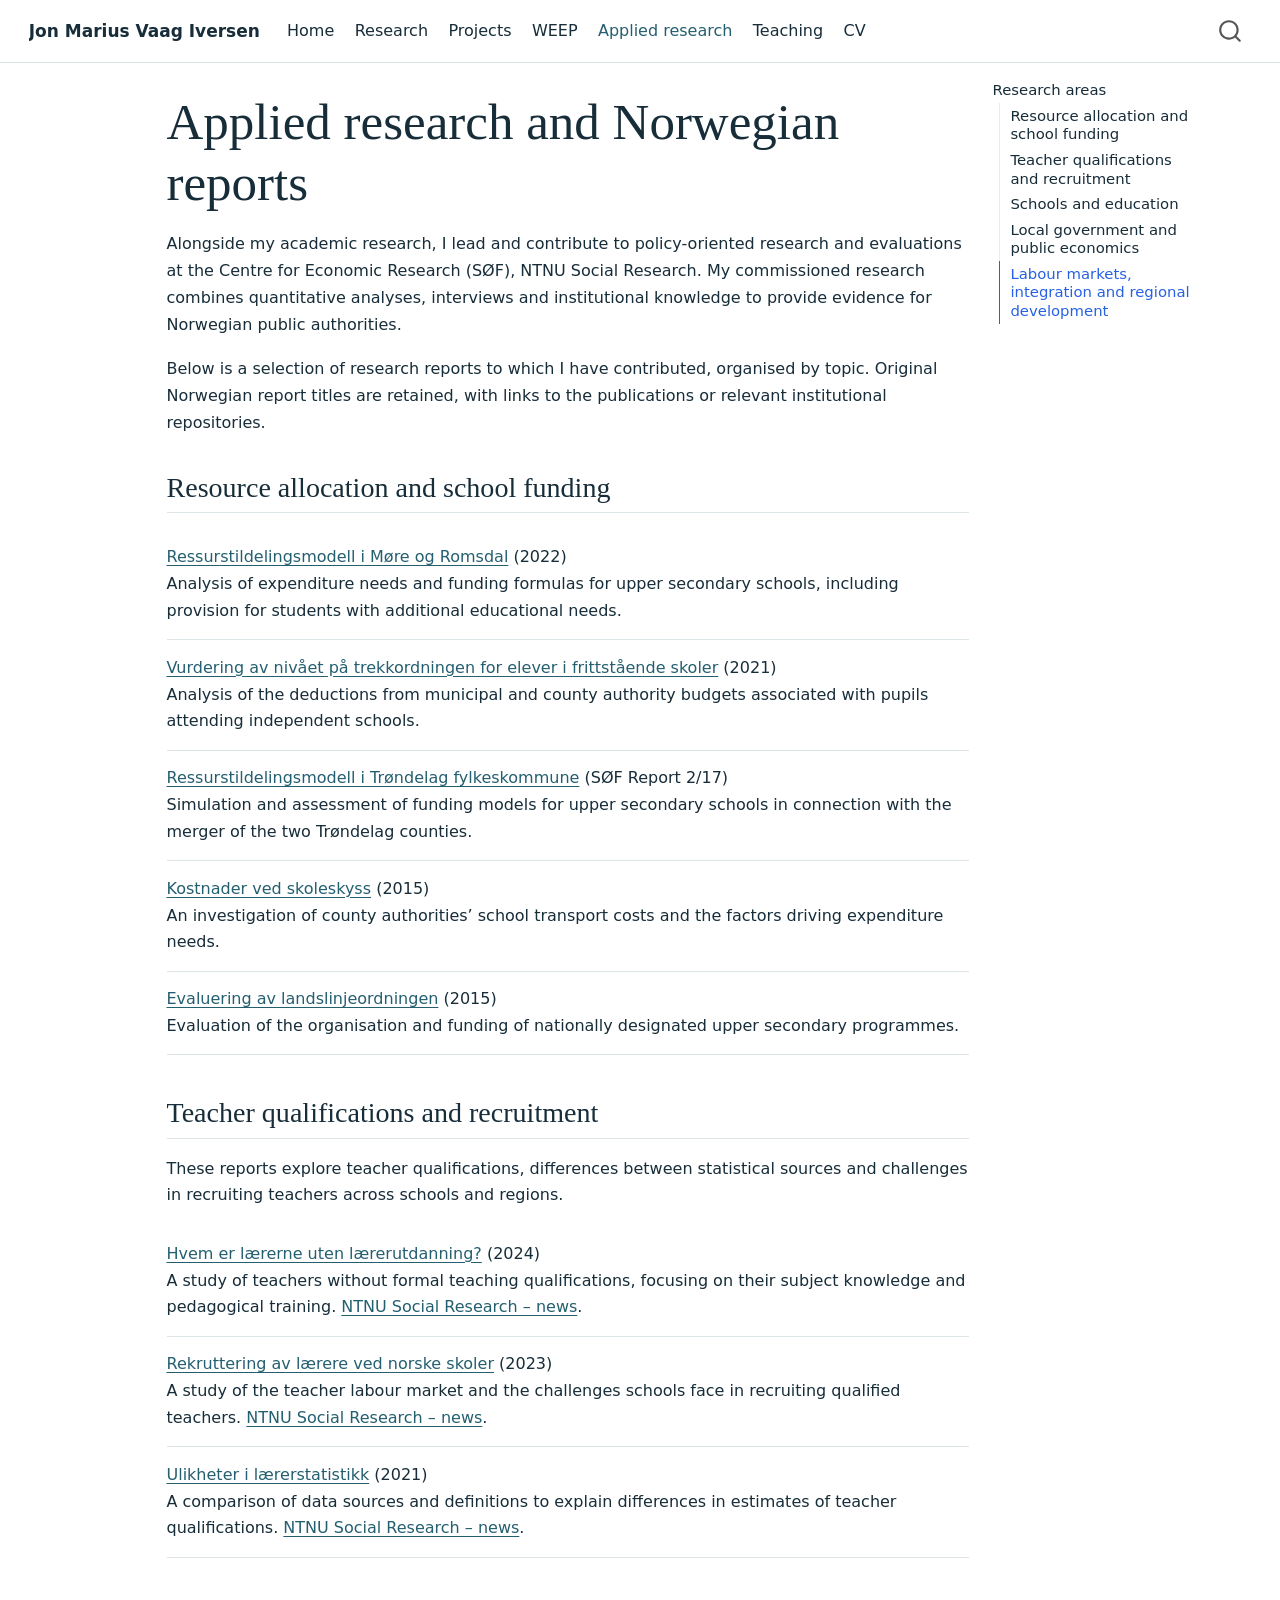
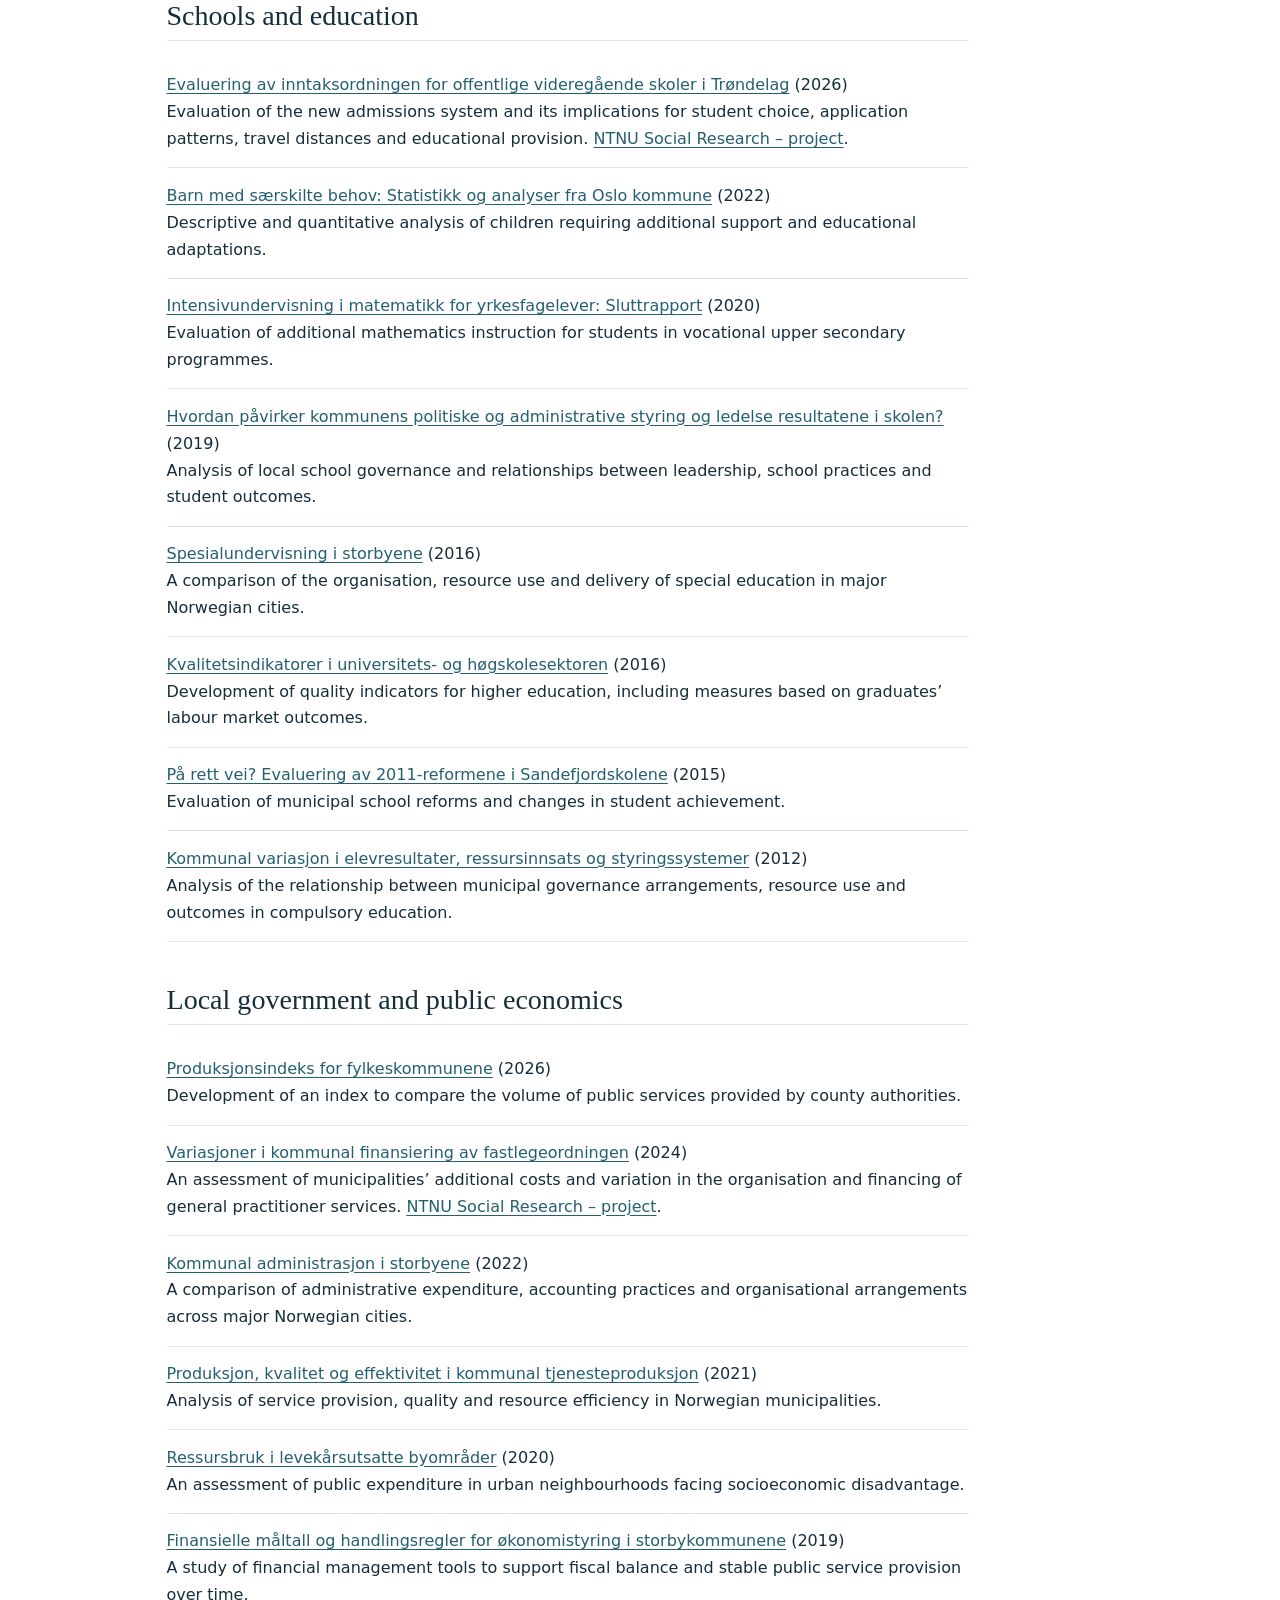
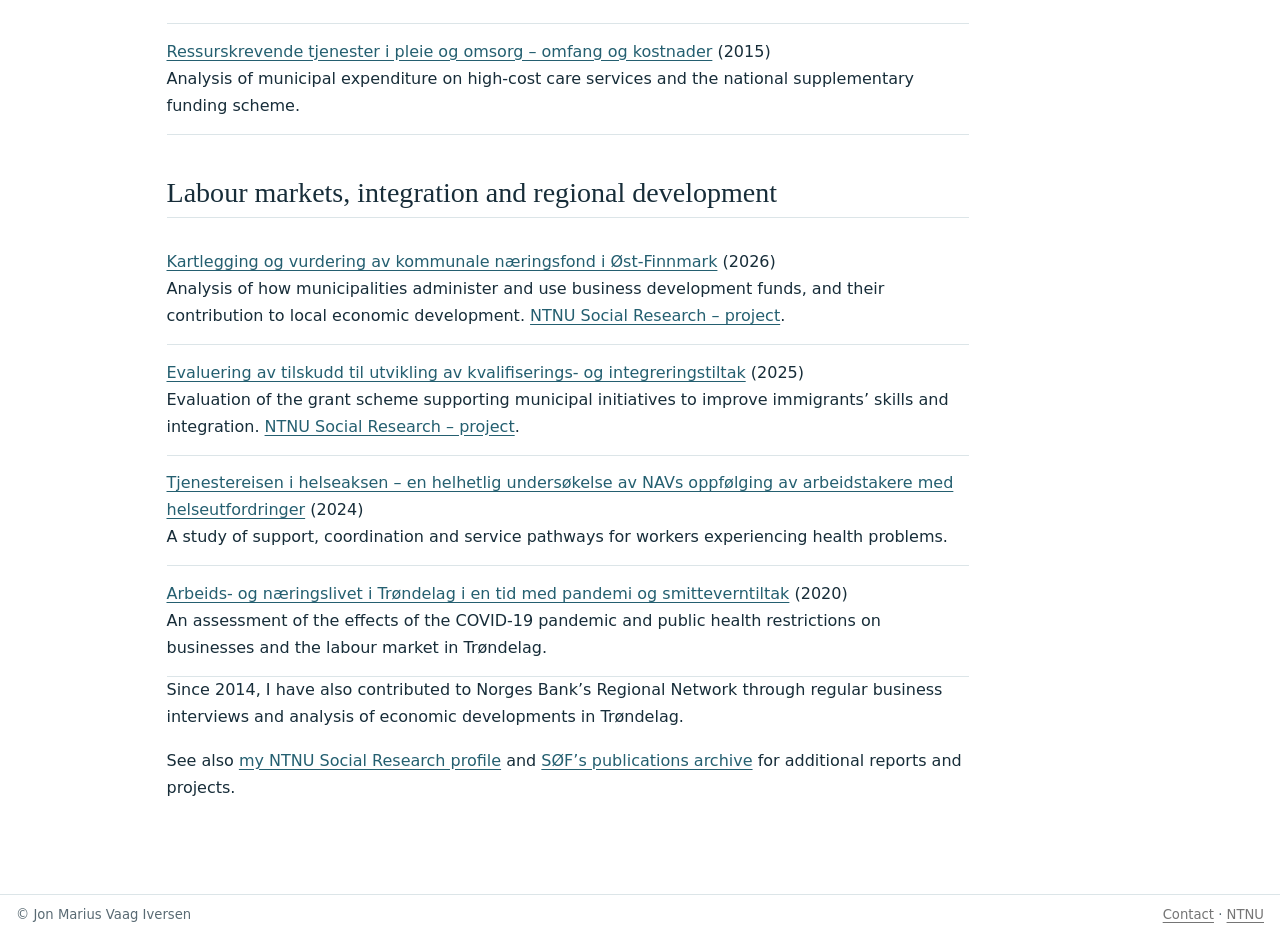
==== applied-research.html @ db63bc31 "Built site for gh-pages" ====
<!DOCTYPE html>
<html xmlns="http://www.w3.org/1999/xhtml" lang="en" xml:lang="en"><head>

<meta charset="utf-8">
<meta name="generator" content="quarto-1.11.9">

<meta name="viewport" content="width=device-width, initial-scale=1.0, user-scalable=yes">


<title>Applied research and Norwegian reports – Jon Marius Vaag Iversen</title>
<style>
/* Default styles provided by pandoc.
** See https://pandoc.org/MANUAL.html#variables-for-html for config info.
*/
span.smallcaps{font-variant: small-caps;}
div.columns{display: flex; gap: 1.5em;}
div.column{flex: auto;}
@media screen {
div.columns{gap: min(4vw, 1.5em);}
div.column{overflow-x: auto;}
}
div.hanging-indent{margin-left: 1.5em; text-indent: -1.5em;}
ul.task-list{list-style: none;}
ul.task-list li input[type="checkbox"] {
  width: 0.8em;
  margin: 0 0.8em 0.2em -1em; /* quarto-specific, see https://github.com/quarto-dev/quarto-cli/issues/4556 */ 
  vertical-align: middle;
}
</style>


<script src="site_libs/quarto-nav/quarto-nav.js"></script>
<script src="site_libs/quarto-nav/headroom.min.js"></script>
<script src="site_libs/clipboard/clipboard.min.js"></script>
<script src="site_libs/quarto-search/autocomplete.umd.js"></script>
<script src="site_libs/quarto-search/fuse.min.js"></script>
<script src="site_libs/quarto-search/quarto-search.js"></script>
<meta name="quarto:offset" content="./">
<script src="site_libs/quarto-html/quarto.js" type="module"></script>
<script src="site_libs/quarto-html/tabsets/tabsets.js" type="module"></script>
<script src="site_libs/quarto-html/scrollable-regions/scrollable-regions.js" type="module"></script>
<script src="site_libs/quarto-html/popper.min.js"></script>
<script src="site_libs/quarto-html/tippy.umd.min.js"></script>
<script src="site_libs/quarto-html/anchor.min.js"></script>
<link href="site_libs/quarto-html/tippy.css" rel="stylesheet">
<link href="site_libs/quarto-html/quarto-syntax-highlighting-63b5708e65d6cd79cd7618c58d0c21e7.css" rel="stylesheet" id="quarto-text-highlighting-styles">
<script src="site_libs/bootstrap/bootstrap.min.js"></script>
<link href="site_libs/bootstrap/bootstrap-icons.css" rel="stylesheet">
<link href="site_libs/bootstrap/bootstrap-7e6692596b77f3f1d0561110cc8ee58a.min.css" rel="stylesheet" append-hash="true" id="quarto-bootstrap" data-mode="light">
<script id="quarto-search-options" type="application/json">{
  "location": "navbar",
  "copy-button": false,
  "collapse-after": 3,
  "panel-placement": "end",
  "type": "overlay",
  "limit": 50,
  "keyboard-shortcut": [
    "f",
    "/",
    "s"
  ],
  "show-item-context": false,
  "language": {
    "search-no-results-text": "No results",
    "search-matching-documents-text": "matching documents",
    "search-copy-link-title": "Copy link to search",
    "search-hide-matches-text": "Hide additional matches",
    "search-more-match-text": "more match in this document",
    "search-more-matches-text": "more matches in this document",
    "search-clear-button-title": "Clear",
    "search-text-placeholder": "",
    "search-detached-cancel-button-title": "Cancel",
    "search-submit-button-title": "Submit",
    "search-label": "Search"
  }
}</script>


<link rel="stylesheet" href="styles.css">
</head>

<body class="nav-fixed quarto-light"><a id="quarto-skip-link" class="visually-hidden-focusable" href="#quarto-document-content">Skip to main content</a>

<div id="quarto-search-results"></div>
  <header id="quarto-header" class="headroom fixed-top">
    <nav class="navbar navbar-expand-lg " data-bs-theme="dark" aria-label="Site">
      <div class="navbar-container container-fluid">
      <div class="navbar-brand-container mx-auto">
    <a class="navbar-brand" href="./index.html">
    <span class="navbar-title">Jon Marius Vaag Iversen</span>
    </a>
  </div>
          <button class="navbar-toggler" type="button" data-bs-toggle="collapse" data-bs-target="#navbarCollapse" aria-controls="navbarCollapse" aria-expanded="false" aria-label="Toggle navigation" onclick="if (window.quartoToggleHeadroom) { window.quartoToggleHeadroom(); }">
  <span class="navbar-toggler-icon"></span>
</button>
          <div class="collapse navbar-collapse" id="navbarCollapse">
            <ul class="navbar-nav navbar-nav-scroll me-auto">
  <li class="nav-item">
    <a class="nav-link" href="./index.html"> 
<span class="menu-text">Home</span></a>
  </li>  
  <li class="nav-item">
    <a class="nav-link" href="./research.html"> 
<span class="menu-text">Research</span></a>
  </li>  
  <li class="nav-item">
    <a class="nav-link" href="./projects.html"> 
<span class="menu-text">Projects</span></a>
  </li>  
  <li class="nav-item">
    <a class="nav-link" href="./weep.html"> 
<span class="menu-text">WEEP</span></a>
  </li>  
  <li class="nav-item">
    <a class="nav-link active" href="./applied-research.html" aria-current="page"> 
<span class="menu-text">Applied research</span></a>
  </li>  
  <li class="nav-item">
    <a class="nav-link" href="./teaching.html"> 
<span class="menu-text">Teaching</span></a>
  </li>  
  <li class="nav-item">
    <a class="nav-link" href="./cv.html"> 
<span class="menu-text">CV</span></a>
  </li>  
</ul>
          </div> <!-- /navcollapse -->
            <div class="quarto-navbar-tools">
</div>
            <div id="quarto-search" class="" title="Search"></div>
      </div> <!-- /container-fluid -->
    </nav>
</header>
<!-- content -->
<div id="quarto-content" class="quarto-container page-columns page-rows-contents page-layout-article page-navbar">
<!-- sidebar -->
<!-- margin-sidebar -->
    <div id="quarto-margin-sidebar" class="sidebar margin-sidebar">
        <nav id="TOC" role="doc-toc" aria-labelledby="toc-title" class="toc-active">
    <h2 id="toc-title">Research areas</h2>
   
  <ul>
  <li><a href="#resource-allocation-and-school-funding" id="toc-resource-allocation-and-school-funding" class="nav-link active" data-scroll-target="#resource-allocation-and-school-funding">Resource allocation and school funding</a></li>
  <li><a href="#teacher-qualifications-and-recruitment" id="toc-teacher-qualifications-and-recruitment" class="nav-link" data-scroll-target="#teacher-qualifications-and-recruitment">Teacher qualifications and recruitment</a></li>
  <li><a href="#schools-and-education" id="toc-schools-and-education" class="nav-link" data-scroll-target="#schools-and-education">Schools and education</a></li>
  <li><a href="#local-government-and-public-economics" id="toc-local-government-and-public-economics" class="nav-link" data-scroll-target="#local-government-and-public-economics">Local government and public economics</a></li>
  <li><a href="#labour-markets-integration-and-regional-development" id="toc-labour-markets-integration-and-regional-development" class="nav-link" data-scroll-target="#labour-markets-integration-and-regional-development">Labour markets, integration and regional development</a></li>
  </ul>
</nav>
    </div>
<!-- main -->
<main class="content" id="quarto-document-content" tabindex="-1">

<header id="title-block-header" class="quarto-title-block default">
<div class="quarto-title">
<h1 class="title">Applied research and Norwegian reports</h1>
</div>



<div class="quarto-title-meta">

    
  
    
  </div>
  


</header>


<p>Alongside my academic research, I lead and contribute to policy-oriented research and evaluations at the Centre for Economic Research (SØF), NTNU Social Research. My commissioned research combines quantitative analyses, interviews and institutional knowledge to provide evidence for Norwegian public authorities.</p>
<p>Below is a selection of research reports to which I have contributed, organised by topic. Original Norwegian report titles are retained, with links to the publications or relevant institutional repositories.</p>
<section id="resource-allocation-and-school-funding" class="level2">
<h2 class="anchored" data-anchor-id="resource-allocation-and-school-funding">Resource allocation and school funding</h2>
<div class="publication">
<p><strong><a href="https://samforsk.no/publikasjoner/nr-6-22-ressurstildelingsmodell-i-more-og-romsdal">Ressurstildelingsmodell i Møre og Romsdal</a></strong> (2022)<br>
Analysis of expenditure needs and funding formulas for upper secondary schools, including provision for students with additional educational needs.</p>
</div>
<div class="publication">
<p><strong><a href="https://samforsk.no/uploads/files/Publikasjoner/Vurdering-av-nivaet-pa-trekkordningen-for-elever-i-frittstaende-skoler-WEB.pdf">Vurdering av nivået på trekkordningen for elever i frittstående skoler</a></strong> (2021)<br>
Analysis of the deductions from municipal and county authority budgets associated with pupils attending independent schools.</p>
</div>
<div class="publication">
<p><strong><a href="https://samforsk.no/publikasjoner/nr-2-17-ressurstildelingsmodell-i-trondelag-fylkeskommune">Ressurstildelingsmodell i Trøndelag fylkeskommune</a></strong> (SØF Report 2/17)<br>
Simulation and assessment of funding models for upper secondary schools in connection with the merger of the two Trøndelag counties.</p>
</div>
<div class="publication">
<p><strong><a href="https://samforsk.no/publikasjoner/nr-3-15-kostnader-ved-skoleskyss">Kostnader ved skoleskyss</a></strong> (2015)<br>
An investigation of county authorities’ school transport costs and the factors driving expenditure needs.</p>
</div>
<div class="publication">
<p><strong><a href="https://samforsk.no/uploads/files/Publikasjoner/SOF-R-02_15.pdf">Evaluering av landslinjeordningen</a></strong> (2015)<br>
Evaluation of the organisation and funding of nationally designated upper secondary programmes.</p>
</div>
</section>
<section id="teacher-qualifications-and-recruitment" class="level2">
<h2 class="anchored" data-anchor-id="teacher-qualifications-and-recruitment">Teacher qualifications and recruitment</h2>
<p>These reports explore teacher qualifications, differences between statistical sources and challenges in recruiting teachers across schools and regions.</p>
<div class="publication">
<p><strong><a href="https://samforsk.no/uploads/files/NTNU-Samf-SOFrapport-Lererne-uten-lererutdanning.pdf">Hvem er lærerne uten lærerutdanning?</a></strong> (2024)<br>
A study of teachers without formal teaching qualifications, focusing on their subject knowledge and pedagogical training. <a href="https://samforsk.no/nyheter/har-studert-laerere-uten-laererutdanning">NTNU Social Research – news</a>.</p>
</div>
<div class="publication">
<p><strong><a href="https://nva.sikt.no/registration/0198cc5882ba-bba18ee8-ea0a-4ca1-a891-6b697ce172e4">Rekruttering av lærere ved norske skoler</a></strong> (2023)<br>
A study of the teacher labour market and the challenges schools face in recruiting qualified teachers. <a href="https://samforsk.no/nyheter/vanskeligst-a-rekruttere-laerere-for-de-yngste-elevene">NTNU Social Research – news</a>.</p>
</div>
<div class="publication">
<p><strong><a href="https://samforsk.no/uploads/files/Ulikheter-i-laererstatistikk-WEB.pdf">Ulikheter i lærerstatistikk</a></strong> (2021)<br>
A comparison of data sources and definitions to explain differences in estimates of teacher qualifications. <a href="https://samforsk.no/nyheter/kronikk-forskjellige-laererstatistikker-gir-ulikt-inntrykk-av-kvalifikasjoner-i-skolen">NTNU Social Research – news</a>.</p>
</div>
</section>
<section id="schools-and-education" class="level2">
<h2 class="anchored" data-anchor-id="schools-and-education">Schools and education</h2>
<div class="publication">
<p><strong><a href="https://nva.sikt.no/registration/01a1a61f1e0b-6e780b50-7879-4f0f-90c5-9cec8c45af75">Evaluering av inntaksordningen for offentlige videregående skoler i Trøndelag</a></strong> (2026)<br>
Evaluation of the new admissions system and its implications for student choice, application patterns, travel distances and educational provision. <a href="https://samforsk.no/prosjekter/evaluering-av-inntaksordningen-for-offentlige-videregaende-skoler-i-trondelag">NTNU Social Research – project</a>.</p>
</div>
<div class="publication">
<p><strong><a href="https://nva.sikt.no/registration/0198cc908e12-87234f76-8a11-4ed7-920e-21865f07a96d">Barn med særskilte behov: Statistikk og analyser fra Oslo kommune</a></strong> (2022)<br>
Descriptive and quantitative analysis of children requiring additional support and educational adaptations.</p>
</div>
<div class="publication">
<p><strong><a href="https://samforsk.no/publikasjoner/nr-1-20-intensivundervisning-i-matematikk-for-yrkesfagelever-sluttrapport">Intensivundervisning i matematikk for yrkesfagelever: Sluttrapport</a></strong> (2020)<br>
Evaluation of additional mathematics instruction for students in vocational upper secondary programmes.</p>
</div>
<div class="publication">
<p><strong><a href="https://samforsk.no/publikasjoner/nr-6-19-hvordan-pavirker-kommunens-politiske-og-administrative-styring-og-ledelse-resultatene-i-skolen">Hvordan påvirker kommunens politiske og administrative styring og ledelse resultatene i skolen?</a></strong> (2019)<br>
Analysis of local school governance and relationships between leadership, school practices and student outcomes.</p>
</div>
<div class="publication">
<p><strong><a href="https://samforsk.no/uploads/files/Publikasjoner/SOF-R-04_16.pdf">Spesialundervisning i storbyene</a></strong> (2016)<br>
A comparison of the organisation, resource use and delivery of special education in major Norwegian cities.</p>
</div>
<div class="publication">
<p><strong><a href="https://samforsk.no/uploads/files/Publikasjoner/Kvalitetsindikatorer-i-universitets-og-hogskolesektoren-nr.-05-2016-WEB.pdf">Kvalitetsindikatorer i universitets- og høgskolesektoren</a></strong> (2016)<br>
Development of quality indicators for higher education, including measures based on graduates’ labour market outcomes.</p>
</div>
<div class="publication">
<p><strong><a href="https://samforsk.no/uploads/files/Publikasjoner/SOF-R-04_15.pdf">På rett vei? Evaluering av 2011-reformene i Sandefjordskolene</a></strong> (2015)<br>
Evaluation of municipal school reforms and changes in student achievement.</p>
</div>
<div class="publication">
<p><strong><a href="https://www.udir.no/tall-og-forskning/finn-forskning/rapporter/Kommunal-variasjon-i-elevresultater-ressursinnsats-og-styringssystemer/">Kommunal variasjon i elevresultater, ressursinnsats og styringssystemer</a></strong> (2012)<br>
Analysis of the relationship between municipal governance arrangements, resource use and outcomes in compulsory education.</p>
</div>
</section>
<section id="local-government-and-public-economics" class="level2">
<h2 class="anchored" data-anchor-id="local-government-and-public-economics">Local government and public economics</h2>
<div class="publication">
<p><strong><a href="https://www.ks.no/fou-sok/2026/204037/">Produksjonsindeks for fylkeskommunene</a></strong> (2026)<br>
Development of an index to compare the volume of public services provided by county authorities.</p>
</div>
<div class="publication">
<p><strong><a href="https://samforsk.no/uploads/files/SOF_Sluttrapport_Fastleger_UU.pdf">Variasjoner i kommunal finansiering av fastlegeordningen</a></strong> (2024)<br>
An assessment of municipalities’ additional costs and variation in the organisation and financing of general practitioner services. <a href="https://samforsk.no/prosjekter/organisering-og-finansiering-av-fastlegeordningen">NTNU Social Research – project</a>.</p>
</div>
<div class="publication">
<p><strong><a href="https://samforsk.no/uploads/files/3_22_kommunal_administrasjon_i_storbyene.pdf">Kommunal administrasjon i storbyene</a></strong> (2022)<br>
A comparison of administrative expenditure, accounting practices and organisational arrangements across major Norwegian cities.</p>
</div>
<div class="publication">
<p><strong><a href="https://nva.sikt.no/registration/0198cc7bca7d-0a03a6f5-ddb4-4100-9a88-de95089f79a2">Produksjon, kvalitet og effektivitet i kommunal tjenesteproduksjon</a></strong> (2021)<br>
Analysis of service provision, quality and resource efficiency in Norwegian municipalities.</p>
</div>
<div class="publication">
<p><strong><a href="https://samforsk.no/publikasjoner/ressursbruk-i-levekarsutsatte-byomrader">Ressursbruk i levekårsutsatte byområder</a></strong> (2020)<br>
An assessment of public expenditure in urban neighbourhoods facing socioeconomic disadvantage.</p>
</div>
<div class="publication">
<p><strong><a href="https://samforsk.no/publikasjoner/nr-3-19-finansielle-maltall-og-handlingsregler-for-okonomistyring-i-storbykommunene">Finansielle måltall og handlingsregler for økonomistyring i storbykommunene</a></strong> (2019)<br>
A study of financial management tools to support fiscal balance and stable public service provision over time.</p>
</div>
<div class="publication">
<p><strong><a href="https://samforsk.no/publikasjoner/nr-1-15-ressurskrevende-tjenester-i-pleie-og-omsorg-omfang-og-kostnader">Ressurskrevende tjenester i pleie og omsorg – omfang og kostnader</a></strong> (2015)<br>
Analysis of municipal expenditure on high-cost care services and the national supplementary funding scheme.</p>
</div>
</section>
<section id="labour-markets-integration-and-regional-development" class="level2">
<h2 class="anchored" data-anchor-id="labour-markets-integration-and-regional-development">Labour markets, integration and regional development</h2>
<div class="publication">
<p><strong><a href="https://nva.sikt.no/registration/01a1a14fcd4b-2c8d8d70-d329-431e-a3ac-c1de12de7a46">Kartlegging og vurdering av kommunale næringsfond i Øst-Finnmark</a></strong> (2026)<br>
Analysis of how municipalities administer and use business development funds, and their contribution to local economic development. <a href="https://samforsk.no/prosjekter/kartlegging-og-vurdering-av-kommunale-naeringsfond-i-ost-finnmark">NTNU Social Research – project</a>.</p>
</div>
<div class="publication">
<p><strong><a href="https://nva.sikt.no/registration/019b221b1342-a65fd81d-c7e5-4ad9-8aa6-1c6ac849327b">Evaluering av tilskudd til utvikling av kvalifiserings- og integreringstiltak</a></strong> (2025)<br>
Evaluation of the grant scheme supporting municipal initiatives to improve immigrants’ skills and integration. <a href="https://samforsk.no/prosjekter/evatuki">NTNU Social Research – project</a>.</p>
</div>
<div class="publication">
<p><strong><a href="https://nva.sikt.no/registration/0198cc461645-7f712145-52e4-407b-b268-cb9874eb7ed7">Tjenestereisen i helseaksen – en helhetlig undersøkelse av NAVs oppfølging av arbeidstakere med helseutfordringer</a></strong> (2024)<br>
A study of support, coordination and service pathways for workers experiencing health problems.</p>
</div>
<div class="publication">
<p><strong><a href="https://samforsk.no/uploads/files/SOF-rapport-Utviklingen-i-trondersk-naeringsliv.pdf">Arbeids- og næringslivet i Trøndelag i en tid med pandemi og smitteverntiltak</a></strong> (2020)<br>
An assessment of the effects of the COVID-19 pandemic and public health restrictions on businesses and the labour market in Trøndelag.</p>
</div>
<p>Since 2014, I have also contributed to Norges Bank’s Regional Network through regular business interviews and analysis of economic developments in Trøndelag.</p>
<p>See also <a href="https://samforsk.no/ansatte/jon-marius-vaag-iversen">my NTNU Social Research profile</a> and <a href="https://samforsk.no/senter-for-okonomisk-forskning/publikasjoner">SØF’s publications archive</a> for additional reports and projects.</p>


</section>

</main> <!-- /main -->
<script id="quarto-html-after-body" type="application/javascript">
  window.document.addEventListener("DOMContentLoaded", function (event) {
    const icon = "";
    const anchorJS = new window.AnchorJS();
    anchorJS.options = {
      placement: 'right',
      icon: icon
    };
    anchorJS.add('.anchored');
    const isCodeAnnotation = (el) => {
      for (const clz of el.classList) {
        if (clz.startsWith('code-annotation-')) {                     
          return true;
        }
      }
      return false;
    }
    const onCopySuccess = function(e) {
      // button target
      const button = e.trigger;
      // don't keep focus
      button.blur();
      // flash "checked"
      button.classList.add('code-copy-button-checked');
      var currentTitle = button.getAttribute("title");
      button.setAttribute("title", "Copied!");
      let tooltip;
      if (window.bootstrap) {
        button.setAttribute("data-bs-toggle", "tooltip");
        button.setAttribute("data-bs-placement", "left");
        button.setAttribute("data-bs-title", "Copied!");
        tooltip = new bootstrap.Tooltip(button, 
          { trigger: "manual", 
            customClass: "code-copy-button-tooltip",
            offset: [0, -8]});
        tooltip.show();    
      }
      setTimeout(function() {
        if (tooltip) {
          tooltip.hide();
          button.removeAttribute("data-bs-title");
          button.removeAttribute("data-bs-toggle");
          button.removeAttribute("data-bs-placement");
        }
        button.setAttribute("title", currentTitle);
        button.classList.remove('code-copy-button-checked');
      }, 1000);
      // clear code selection
      e.clearSelection();
    }
    const getTextToCopy = function(trigger) {
      const outerScaffold = trigger.parentElement.cloneNode(true);
      const codeEl = outerScaffold.querySelector('code');
      for (const childEl of codeEl.children) {
        if (isCodeAnnotation(childEl)) {
          childEl.remove();
        }
      }
      return codeEl.innerText;
    }
    const clipboard = new window.ClipboardJS('.code-copy-button:not([data-in-quarto-modal])', {
      text: getTextToCopy
    });
    clipboard.on('success', onCopySuccess);
    if (window.document.getElementById('quarto-embedded-source-code-modal')) {
      const clipboardModal = new window.ClipboardJS('.code-copy-button[data-in-quarto-modal]', {
        text: getTextToCopy,
        container: window.document.getElementById('quarto-embedded-source-code-modal')
      });
      clipboardModal.on('success', onCopySuccess);
    }
      var localhostRegex = new RegExp(/^(?:http|https):\/\/localhost\:?[0-9]*\//);
      var mailtoRegex = new RegExp(/^mailto:/);
        var filterRegex = new RegExp('/' + window.location.host + '/');
      const newWindowLabel = "(opens in a new tab)";
      const newWindowNoteId = "quarto-ext-newwindow-label";
      // Links reference one hidden label through aria-describedby, so the
      // announcement never changes their accessible name.
      var describeNewWindow = (link) => {
        if (!window.document.getElementById(newWindowNoteId)) {
          var newWindowNote = window.document.createElement("span");
          newWindowNote.id = newWindowNoteId;
          newWindowNote.hidden = true;
          newWindowNote.textContent = newWindowLabel;
          window.document.body.appendChild(newWindowNote);
        }
        var describedBy = (link.getAttribute("aria-describedby") || "").split(/\s+/).filter(Boolean);
        if (!describedBy.includes(newWindowNoteId)) {
          describedBy.push(newWindowNoteId);
          link.setAttribute("aria-describedby", describedBy.join(" "));
        }
      }
      var isInternal = (href) => {
          return filterRegex.test(href) || localhostRegex.test(href) || mailtoRegex.test(href);
      }
      // Inspect non-navigation links and adorn them if external
      window.quartoDecorateExternalLinks = function (root) {
     var links = (root || window.document).querySelectorAll('a[href]:not(.nav-link):not(.navbar-brand):not(.toc-action):not(.sidebar-link):not(.sidebar-item-toggle):not(.pagination-link):not(.no-external):not([aria-hidden]):not(.dropdown-item):not(.quarto-navigation-tool):not(.about-link)');
      for (var i=0; i<links.length; i++) {
        const link = links[i];
        if (!isInternal(link.href)) {
          // undo the damage that might have been done by quarto-nav.js in the case of
          // links that we want to consider external
          if (link.dataset.originalHref !== undefined) {
            link.href = link.dataset.originalHref;
          }
            // target, if specified
            link.setAttribute("target", "_blank");
            if (link.getAttribute("rel") === null) {
              link.setAttribute("rel", "noopener");
            }
            describeNewWindow(link);
          if (!link.classList.contains('no-external-icon')) {
          }
        }
      }
      };
      window.quartoDecorateExternalLinks(window.document);
    // Esc closes the popup (WCAG 1.4.13) and focus leaving both trigger and
    // popup closes it (WCAG 2.4.11); tippy handles neither for interactive popups.
    const hideOnEscAndFocusOut = {
      name: 'hideOnEscAndFocusOut',
      defaultValue: true,
      fn(instance) {
        const dismiss = () => {
          // A show scheduled by the trigger delay would otherwise reopen it
          instance.clearDelayTimeouts();
          instance.hide();
        };
        const onKeyDown = (event) => {
          if (event.key !== 'Escape') {
            return;
          }
          // Keep Esc from also reaching page handlers (e.g. reveal.js overview),
          // except an open reveal.js slide menu, which Esc should close too.
          // The menu handles keys only when its keyboard option is on.
          const menuHandlesEsc = window.Reveal?.getPlugin?.('menu')?.isOpen() &&
            window.Reveal.getConfig().menu?.keyboard !== false;
          if (!menuHandlesEsc) {
            event.stopPropagation();
          }
          if (instance.popper.contains(window.document.activeElement)) {
            // Disabled while refocusing so the focus trigger does not reopen it
            instance.disable();
            instance.reference.focus();
            instance.enable();
          }
          dismiss();
        };
        const onFocusOut = (event) => {
          const target = event.relatedTarget;
          if (target && !instance.reference.contains(target) &&
              !instance.popper.contains(target)) {
            dismiss();
          }
        };
        // On the trigger too: a click trigger (code-annotations: select) has no
        // blur handling. Attached for the instance's lifetime so leaving the
        // trigger also cancels a show still pending on the trigger delay.
        instance.reference.addEventListener('focusout', onFocusOut);
        return {
          onShow() {
            window.document.addEventListener('keydown', onKeyDown, true);
            instance.popper.addEventListener('focusout', onFocusOut);
          },
          onHide() {
            window.document.removeEventListener('keydown', onKeyDown, true);
            instance.popper.removeEventListener('focusout', onFocusOut);
          },
          onDestroy() {
            instance.reference.removeEventListener('focusout', onFocusOut);
          },
        };
      },
    };
    function tippyHover(el, contentFn, onTriggerFn, onUntriggerFn) {
      const config = {
        allowHTML: true,
        maxWidth: 500,
        delay: 100,
        arrow: false,
        appendTo: function(el) {
            return el.parentElement;
        },
        interactive: true,
        interactiveBorder: 10,
        theme: 'quarto',
        placement: 'bottom-start',
        plugins: [hideOnEscAndFocusOut],
      };
      if (contentFn) {
        config.content = contentFn;
      }
      if (onTriggerFn) {
        config.onTrigger = onTriggerFn;
      }
      if (onUntriggerFn) {
        config.onUntrigger = onUntriggerFn;
      }
      window.tippy(el, config); 
    }
    const noterefs = window.document.querySelectorAll('a[role="doc-noteref"]');
    for (var i=0; i<noterefs.length; i++) {
      const ref = noterefs[i];
      tippyHover(ref, function() {
        // use id or data attribute instead here
        let href = ref.getAttribute('data-footnote-href') || ref.getAttribute('href');
        try { href = new URL(href).hash; } catch {}
        const id = href.replace(/^#\/?/, "");
        const note = window.document.getElementById(id);
        if (note) {
          return note.innerHTML;
        } else {
          return "";
        }
      });
    }
    const xrefs = window.document.querySelectorAll('a.quarto-xref');
    const processXRef = (id, note) => {
      // Strip column container classes
      const stripColumnClz = (el) => {
        el.classList.remove("page-full", "page-columns");
        if (el.children) {
          for (const child of el.children) {
            stripColumnClz(child);
          }
        }
      }
      stripColumnClz(note)
      if (id === null || id.startsWith('sec-')) {
        // Special case sections, only their first couple elements
        const container = document.createElement("div");
        if (note.children && note.children.length > 2) {
          container.appendChild(note.children[0].cloneNode(true));
          for (let i = 1; i < note.children.length; i++) {
            const child = note.children[i];
            if (child.tagName === "P" && child.innerText === "") {
              continue;
            } else {
              container.appendChild(child.cloneNode(true));
              break;
            }
          }
          if (window.Quarto?.typesetMath) {
            window.Quarto.typesetMath(container);
          }
          return container.innerHTML
        } else {
          if (window.Quarto?.typesetMath) {
            window.Quarto.typesetMath(note);
          }
          return note.innerHTML;
        }
      } else {
        // Remove any anchor links if they are present
        const anchorLink = note.querySelector('a.anchorjs-link');
        if (anchorLink) {
          anchorLink.remove();
        }
        if (window.Quarto?.typesetMath) {
          window.Quarto.typesetMath(note);
        }
        if (note.classList.contains("callout")) {
          return note.outerHTML;
        } else {
          return note.innerHTML;
        }
      }
    }
    for (var i=0; i<xrefs.length; i++) {
      const xref = xrefs[i];
      tippyHover(xref, undefined, function(instance) {
        instance.disable();
        let url = xref.getAttribute('href');
        let hash = undefined; 
        if (url.startsWith('#')) {
          hash = url;
        } else {
          try { hash = new URL(url).hash; } catch {}
        }
        if (hash) {
          const id = hash.replace(/^#\/?/, "");
          const note = window.document.getElementById(id);
          if (note !== null) {
            try {
              const html = processXRef(id, note.cloneNode(true));
              instance.setContent(html);
            } finally {
              instance.enable();
              instance.show();
            }
          } else {
            // See if we can fetch this
            fetch(url.split('#')[0])
            .then(res => res.text())
            .then(html => {
              const parser = new DOMParser();
              const htmlDoc = parser.parseFromString(html, "text/html");
              const note = htmlDoc.getElementById(id);
              if (note !== null) {
                const html = processXRef(id, note);
                instance.setContent(html);
              } 
            }).finally(() => {
              instance.enable();
              instance.show();
            });
          }
        } else {
          // See if we can fetch a full url (with no hash to target)
          // This is a special case and we should probably do some content thinning / targeting
          fetch(url)
          .then(res => res.text())
          .then(html => {
            const parser = new DOMParser();
            const htmlDoc = parser.parseFromString(html, "text/html");
            const note = htmlDoc.querySelector('main.content');
            if (note !== null) {
              // This should only happen for chapter cross references
              // (since there is no id in the URL)
              // remove the first header
              if (note.children.length > 0 && note.children[0].tagName === "HEADER") {
                note.children[0].remove();
              }
              const html = processXRef(null, note);
              instance.setContent(html);
            } 
          }).finally(() => {
            instance.enable();
            instance.show();
          });
        }
      }, function(instance) {
      });
    }
        let selectedAnnoteEl;
        const selectorForAnnotation = ( cell, annotation) => {
          let cellAttr = 'data-code-cell="' + cell + '"';
          let lineAttr = 'data-code-annotation="' +  annotation + '"';
          const selector = 'span[' + cellAttr + '][' + lineAttr + ']';
          return selector;
        }
        const selectCodeLines = (annoteEl) => {
          const doc = window.document;
          const targetCell = annoteEl.getAttribute("data-target-cell");
          const targetAnnotation = annoteEl.getAttribute("data-target-annotation");
          const annoteSpan = window.document.querySelector(selectorForAnnotation(targetCell, targetAnnotation));
          const lines = annoteSpan.getAttribute("data-code-lines").split(",");
          const lineIds = lines.map((line) => {
            return targetCell + "-" + line;
          })
          // Each band is positioned against its own containing block, which is
          // not the offsetParent of the lines, so place it from client rects.
          const placeBand = (band, firstEl, lastEl, codeBlock) => {
            const container = band.offsetParent;
            if (container === null) {
              return;
            }
            const containerRect = container.getBoundingClientRect();
            // Reveal.js scales slides with a transform, so convert client
            // pixels back to the CSS pixels of the container.
            const scale = containerRect.height / container.offsetHeight || 1;
            const firstRect = firstEl.getBoundingClientRect();
            const lastRect = lastEl.getBoundingClientRect();
            const top = (firstRect.top - containerRect.top) / scale - container.clientTop + container.scrollTop;
            const height = (lastRect.bottom - firstRect.top) / scale;
            band.style.top = top - 2 + "px";
            band.style.height = height + 4 + "px";
            if (codeBlock) {
              // Without the copy button wrapper, the containing block is wider
              // than the code block, so span the code block explicitly.
              const blockRect = codeBlock.getBoundingClientRect();
              band.style.left = (blockRect.left - containerRect.left) / scale - container.clientLeft + container.scrollLeft + "px";
              band.style.width = blockRect.width / scale + "px";
            }
          };
          if (lineIds.length > 0) {
            const el = window.document.getElementById(lineIds[0]);
            const lastEl = window.document.getElementById(lineIds[lineIds.length - 1]);
            const parent = el.parentElement.parentElement;
            // cook up a div (if necessary) and position it
            let div = window.document.getElementById("code-annotation-line-highlight");
            if (div === null) {
              div = window.document.createElement("div");
              div.setAttribute("id", "code-annotation-line-highlight");
              div.style.position = 'absolute';
              parent.appendChild(div);
            }
            placeBand(div, el, lastEl, parent.closest("div.sourceCode") || parent);
            let gutterDiv = window.document.getElementById("code-annotation-line-highlight-gutter");
            if (gutterDiv === null) {
              gutterDiv = window.document.createElement("div");
              gutterDiv.setAttribute("id", "code-annotation-line-highlight-gutter");
              gutterDiv.style.position = 'absolute';
              const codeCell = window.document.getElementById(targetCell);
              const gutter = codeCell.querySelector('.code-annotation-gutter');
              gutter.appendChild(gutterDiv);
            }
            placeBand(gutterDiv, el, lastEl);
            selectedAnnoteEl = annoteEl;
          }
        };
        const unselectCodeLines = () => {
          const elementsIds = ["code-annotation-line-highlight", "code-annotation-line-highlight-gutter"];
          elementsIds.forEach((elId) => {
            const div = window.document.getElementById(elId);
            if (div) {
              div.remove();
            }
          });
          selectedAnnoteEl = undefined;
        };
          // Handle positioning of the toggle
      window.addEventListener(
        "resize",
        throttle(() => {
          elRect = undefined;
          if (selectedAnnoteEl) {
            selectCodeLines(selectedAnnoteEl);
          }
        }, 10)
      );
      function throttle(fn, ms) {
      let throttle = false;
      let timer;
        return (...args) => {
          if(!throttle) { // first call gets through
              fn.apply(this, args);
              throttle = true;
          } else { // all the others get throttled
              if(timer) clearTimeout(timer); // cancel #2
              timer = setTimeout(() => {
                fn.apply(this, args);
                timer = throttle = false;
              }, ms);
          }
        };
      }
        // Attach click handler to the DT
        const annoteDls = window.document.querySelectorAll('dt[data-target-cell]');
        for (const annoteDlNode of annoteDls) {
          annoteDlNode.addEventListener('click', (event) => {
            const clickedEl = event.target;
            if (clickedEl !== selectedAnnoteEl) {
              unselectCodeLines();
              const activeEl = window.document.querySelector('dt[data-target-cell].code-annotation-active');
              if (activeEl) {
                activeEl.classList.remove('code-annotation-active');
              }
              selectCodeLines(clickedEl);
              clickedEl.classList.add('code-annotation-active');
            } else {
              // Unselect the line
              unselectCodeLines();
              clickedEl.classList.remove('code-annotation-active');
            }
          });
        }
    const findCites = (el) => {
      const parentEl = el.parentElement;
      if (parentEl) {
        const cites = parentEl.dataset.cites;
        if (cites) {
          return {
            el,
            cites: cites.split(' ')
          };
        } else {
          return findCites(el.parentElement)
        }
      } else {
        return undefined;
      }
    };
    var bibliorefs = window.document.querySelectorAll('a[role="doc-biblioref"]');
    for (var i=0; i<bibliorefs.length; i++) {
      const ref = bibliorefs[i];
      const citeInfo = findCites(ref);
      if (citeInfo) {
        tippyHover(citeInfo.el, function() {
          var popup = window.document.createElement('div');
          citeInfo.cites.forEach(function(cite) {
            var citeDiv = window.document.createElement('div');
            citeDiv.classList.add('hanging-indent');
            citeDiv.classList.add('csl-entry');
            var biblioDiv = window.document.getElementById('ref-' + cite);
            if (biblioDiv) {
              citeDiv.innerHTML = biblioDiv.innerHTML;
            }
            popup.appendChild(citeDiv);
          });
          return popup.innerHTML;
        });
      }
    }
  });
  </script>
  <script type="application/javascript">
  window.quartoScrollableRegionsLabels = {"code":"Scrollable code","output":"Scrollable output"};
  </script>
</div> <!-- /content -->
<footer class="footer">
  <div class="nav-footer">
    <div class="nav-footer-left">
<p>© Jon Marius Vaag Iversen</p>
</div>   
    <div class="nav-footer-center">
      &nbsp;
    </div>
    <div class="nav-footer-right">
<p><a href="mailto:jon.iversen@ntnu.no">Contact</a> · <a href="https://www.ntnu.edu/employees/jon.iversen">NTNU</a></p>
</div>
  </div>
</footer>




</body></html>
---- site_libs/quarto-html/tippy.css ----
.tippy-box[data-animation=fade][data-state=hidden]{opacity:0}[data-tippy-root]{max-width:calc(100vw - 10px)}.tippy-box{position:relative;background-color:#333;color:#fff;border-radius:4px;font-size:14px;line-height:1.4;white-space:normal;outline:0;transition-property:transform,visibility,opacity}.tippy-box[data-placement^=top]>.tippy-arrow{bottom:0}.tippy-box[data-placement^=top]>.tippy-arrow:before{bottom:-7px;left:0;border-width:8px 8px 0;border-top-color:initial;transform-origin:center top}.tippy-box[data-placement^=bottom]>.tippy-arrow{top:0}.tippy-box[data-placement^=bottom]>.tippy-arrow:before{top:-7px;left:0;border-width:0 8px 8px;border-bottom-color:initial;transform-origin:center bottom}.tippy-box[data-placement^=left]>.tippy-arrow{right:0}.tippy-box[data-placement^=left]>.tippy-arrow:before{border-width:8px 0 8px 8px;border-left-color:initial;right:-7px;transform-origin:center left}.tippy-box[data-placement^=right]>.tippy-arrow{left:0}.tippy-box[data-placement^=right]>.tippy-arrow:before{left:-7px;border-width:8px 8px 8px 0;border-right-color:initial;transform-origin:center right}.tippy-box[data-inertia][data-state=visible]{transition-timing-function:cubic-bezier(.54,1.5,.38,1.11)}.tippy-arrow{width:16px;height:16px;color:#333}.tippy-arrow:before{content:"";position:absolute;border-color:transparent;border-style:solid}.tippy-content{position:relative;padding:5px 9px;z-index:1}
---- site_libs/quarto-html/quarto-syntax-highlighting-63b5708e65d6cd79cd7618c58d0c21e7.css ----
/* quarto syntax highlight colors */
:root {
  --quarto-hl-ot-color: #003B4F;
  --quarto-hl-at-color: #657422;
  --quarto-hl-ss-color: #20794D;
  --quarto-hl-an-color: #5E5E5E;
  --quarto-hl-fu-color: #4758AB;
  --quarto-hl-st-color: #20794D;
  --quarto-hl-cf-color: #003B4F;
  --quarto-hl-op-color: #5E5E5E;
  --quarto-hl-er-color: #AD0000;
  --quarto-hl-bn-color: #AD0000;
  --quarto-hl-al-color: #AD0000;
  --quarto-hl-va-color: #111111;
  --quarto-hl-bu-color: inherit;
  --quarto-hl-ex-color: inherit;
  --quarto-hl-pp-color: #AD0000;
  --quarto-hl-in-color: #5E5E5E;
  --quarto-hl-vs-color: #20794D;
  --quarto-hl-wa-color: #5E5E5E;
  --quarto-hl-do-color: #5E5E5E;
  --quarto-hl-im-color: #00769E;
  --quarto-hl-ch-color: #20794D;
  --quarto-hl-dt-color: #AD0000;
  --quarto-hl-fl-color: #AD0000;
  --quarto-hl-co-color: #5E5E5E;
  --quarto-hl-cv-color: #5E5E5E;
  --quarto-hl-cn-color: #8f5902;
  --quarto-hl-sc-color: #5E5E5E;
  --quarto-hl-dv-color: #AD0000;
  --quarto-hl-kw-color: #003B4F;
}

/* other quarto variables */
:root {
  --quarto-font-monospace: SFMono-Regular, Menlo, Monaco, Consolas, "Liberation Mono", "Courier New", monospace;
}

/* syntax highlight based on Pandoc's rules */
pre > code.sourceCode > span {
  color: #003B4F;
}

code.sourceCode > span {
  color: #003B4F;
}

div.sourceCode,
div.sourceCode pre.sourceCode {
  color: #003B4F;
}

/* Normal */
code span {
  color: #003B4F;
}

/* Alert */
code span.al {
  color: #AD0000;
  font-style: inherit;
}

/* Annotation */
code span.an {
  color: #5E5E5E;
  font-style: inherit;
}

/* Attribute */
code span.at {
  color: #657422;
  font-style: inherit;
}

/* BaseN */
code span.bn {
  color: #AD0000;
  font-style: inherit;
}

/* BuiltIn */
code span.bu {
  font-style: inherit;
}

/* ControlFlow */
code span.cf {
  color: #003B4F;
  font-weight: bold;
  font-style: inherit;
}

/* Char */
code span.ch {
  color: #20794D;
  font-style: inherit;
}

/* Constant */
code span.cn {
  color: #8f5902;
  font-style: inherit;
}

/* Comment */
code span.co {
  color: #5E5E5E;
  font-style: inherit;
}

/* CommentVar */
code span.cv {
  color: #5E5E5E;
  font-style: italic;
}

/* Documentation */
code span.do {
  color: #5E5E5E;
  font-style: italic;
}

/* DataType */
code span.dt {
  color: #AD0000;
  font-style: inherit;
}

/* DecVal */
code span.dv {
  color: #AD0000;
  font-style: inherit;
}

/* Error */
code span.er {
  color: #AD0000;
  font-style: inherit;
}

/* Extension */
code span.ex {
  font-style: inherit;
}

/* Float */
code span.fl {
  color: #AD0000;
  font-style: inherit;
}

/* Function */
code span.fu {
  color: #4758AB;
  font-style: inherit;
}

/* Import */
code span.im {
  color: #00769E;
  font-style: inherit;
}

/* Information */
code span.in {
  color: #5E5E5E;
  font-style: inherit;
}

/* Keyword */
code span.kw {
  color: #003B4F;
  font-weight: bold;
  font-style: inherit;
}

/* Operator */
code span.op {
  color: #5E5E5E;
  font-style: inherit;
}

/* Other */
code span.ot {
  color: #003B4F;
  font-style: inherit;
}

/* Preprocessor */
code span.pp {
  color: #AD0000;
  font-style: inherit;
}

/* SpecialChar */
code span.sc {
  color: #5E5E5E;
  font-style: inherit;
}

/* SpecialString */
code span.ss {
  color: #20794D;
  font-style: inherit;
}

/* String */
code span.st {
  color: #20794D;
  font-style: inherit;
}

/* Variable */
code span.va {
  color: #111111;
  font-style: inherit;
}

/* VerbatimString */
code span.vs {
  color: #20794D;
  font-style: inherit;
}

/* Warning */
code span.wa {
  color: #5E5E5E;
  font-style: italic;
}

.prevent-inlining {
  content: "</";
}

/*# sourceMappingURL=054cc16b9e9817627be6994582d2ffb5.css.map */
---- styles.css ----
:root {
  --ink: #172d39;
  --accent: #245f70;
  --muted: #596a73;
  --line: #dce5e8;
  --paper: #fff;
  --light: #f4f7f7;
}
body { color: var(--ink); background: var(--paper); font-family: system-ui, -apple-system, "Segoe UI", sans-serif; font-size: 16px; line-height: 1.68; }
.navbar { background: #fff !important; border-bottom: 1px solid var(--line); }
.navbar-brand, .navbar-nav .nav-link { color: var(--ink) !important; }
.navbar-brand { font-weight: 650; font-size: 1rem; }
.navbar-nav .nav-link:hover, .navbar-nav .nav-link.active { color: var(--accent) !important; }
h1, h2, h3 { font-family: Georgia, "Times New Roman", serif; color: var(--ink); font-weight: 500; line-height: 1.2; }
h1 { font-size: clamp(2rem,5vw,3rem); }
h2 { font-size: 1.65rem; margin-top: 2.4rem; border-bottom: 1px solid var(--line); padding-bottom: .45rem; }
h3 { font-size: 1.28rem; margin-top: 1.25rem; }
a { color: var(--accent); text-underline-offset: 3px; }
a:hover { color: #173f4c; }
.profile-grid { display: grid; grid-template-columns: minmax(160px, 245px) minmax(0, 1fr); gap: clamp(1.4rem,5vw,4rem); align-items: start; margin: 1rem 0 2.5rem; }
.profile-photo { width: 100%; max-width: 245px; height: auto; border-radius: 4px; display:block; }
.photo-credit { font-size: .7rem; color: var(--muted); margin-top: -.6rem; }
.profile-links { font-size: .87rem; margin-top: 1rem; line-height: 1.9; }
.cv-download { display: inline-block; background: #245f70; color: #fff !important; padding: .48rem .85rem; border-radius: 4px; text-decoration: none; font-weight: 600; margin-top: .5rem; }
.cv-download:hover { background: #173f4c; }
.hero-title { font-size: clamp(27px,3.5vw,36px); margin: .35rem 0 .7rem; letter-spacing: -.025em; }
.intro-column .biography, .intro-column .biography p { font-size: 15px; line-height: 1.65; }
.eyebrow { color: var(--accent); font-size: .72rem; text-transform: uppercase; letter-spacing: .10em; font-weight: 700; }
.affiliation { font-weight: 500; color: var(--muted); margin-bottom: 1.15rem; font-size: .96rem; }
.interest-tags { color: var(--accent); font-weight: 600; font-size: .86rem; margin-top: 1.2rem; }
.feature-grid { display: grid; grid-template-columns: 1fr 1fr; gap: 1rem; margin: 1.2rem 0; }
.feature-card { padding: 1.35rem 1.5rem 1.2rem; background: var(--light); border: 1px solid var(--line); border-top: 3px solid #9bb8be; border-radius: 3px; }
.feature-card h3 { margin: .5rem 0 .75rem; }
.feature-card p:last-child { margin-bottom: 0; }
.publication { padding: .85rem 0; border-bottom: 1px solid var(--line); }
.publication p { margin: 0; }
.project-meta { color: var(--accent); font-weight: 600; font-size: .9rem; margin-bottom: 1.2rem; }
.workshop-upcoming { background: var(--light); border-left: 3px solid #9bb8be; padding: 1rem 1.3rem; margin: 1.5rem 0; }
.workshop-upcoming h2 { margin-top: .3rem; border: 0; padding-bottom: 0; }
.workshop-upcoming p:last-child { margin-bottom: 0; }
.workshop-edition { padding: .2rem 0 1rem; border-bottom: 1px solid var(--line); }
.workshop-edition h3 { margin-bottom: .35rem; }
.workshop-edition .project-meta { margin-bottom: .55rem; }
.quarto-title-block:has(+ .profile-grid) { display: none; }
body:has(.profile-grid) #title-block-header { display: none; }
.nav-footer { border-top: 1px solid var(--line); color: var(--muted); }
@media (max-width: 720px) {
  .profile-grid, .feature-grid { grid-template-columns: 1fr; gap: 1.4rem; }
  .portrait-column { display: flex; gap: 1rem; align-items: center; flex-wrap: wrap; }
  .profile-photo { max-width: 155px; }
  .feature-card { padding: 1.15rem; }
}
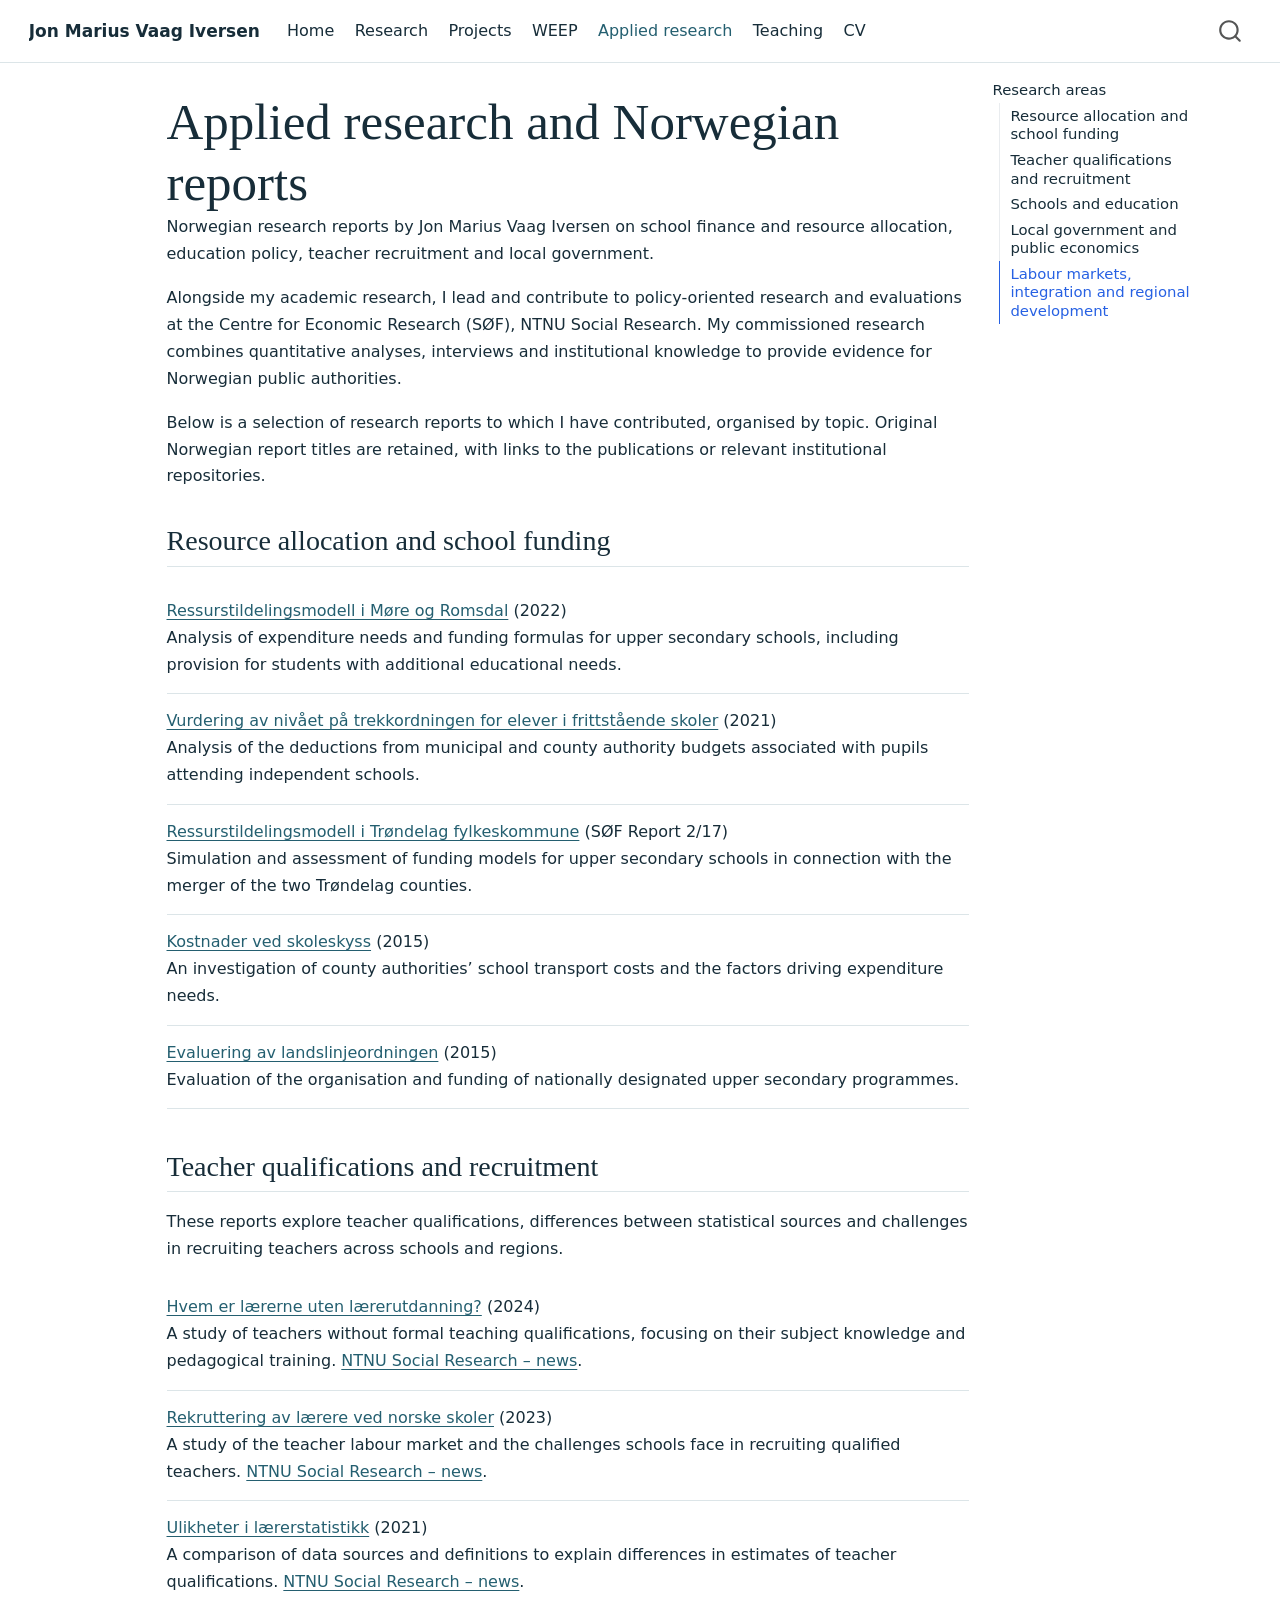
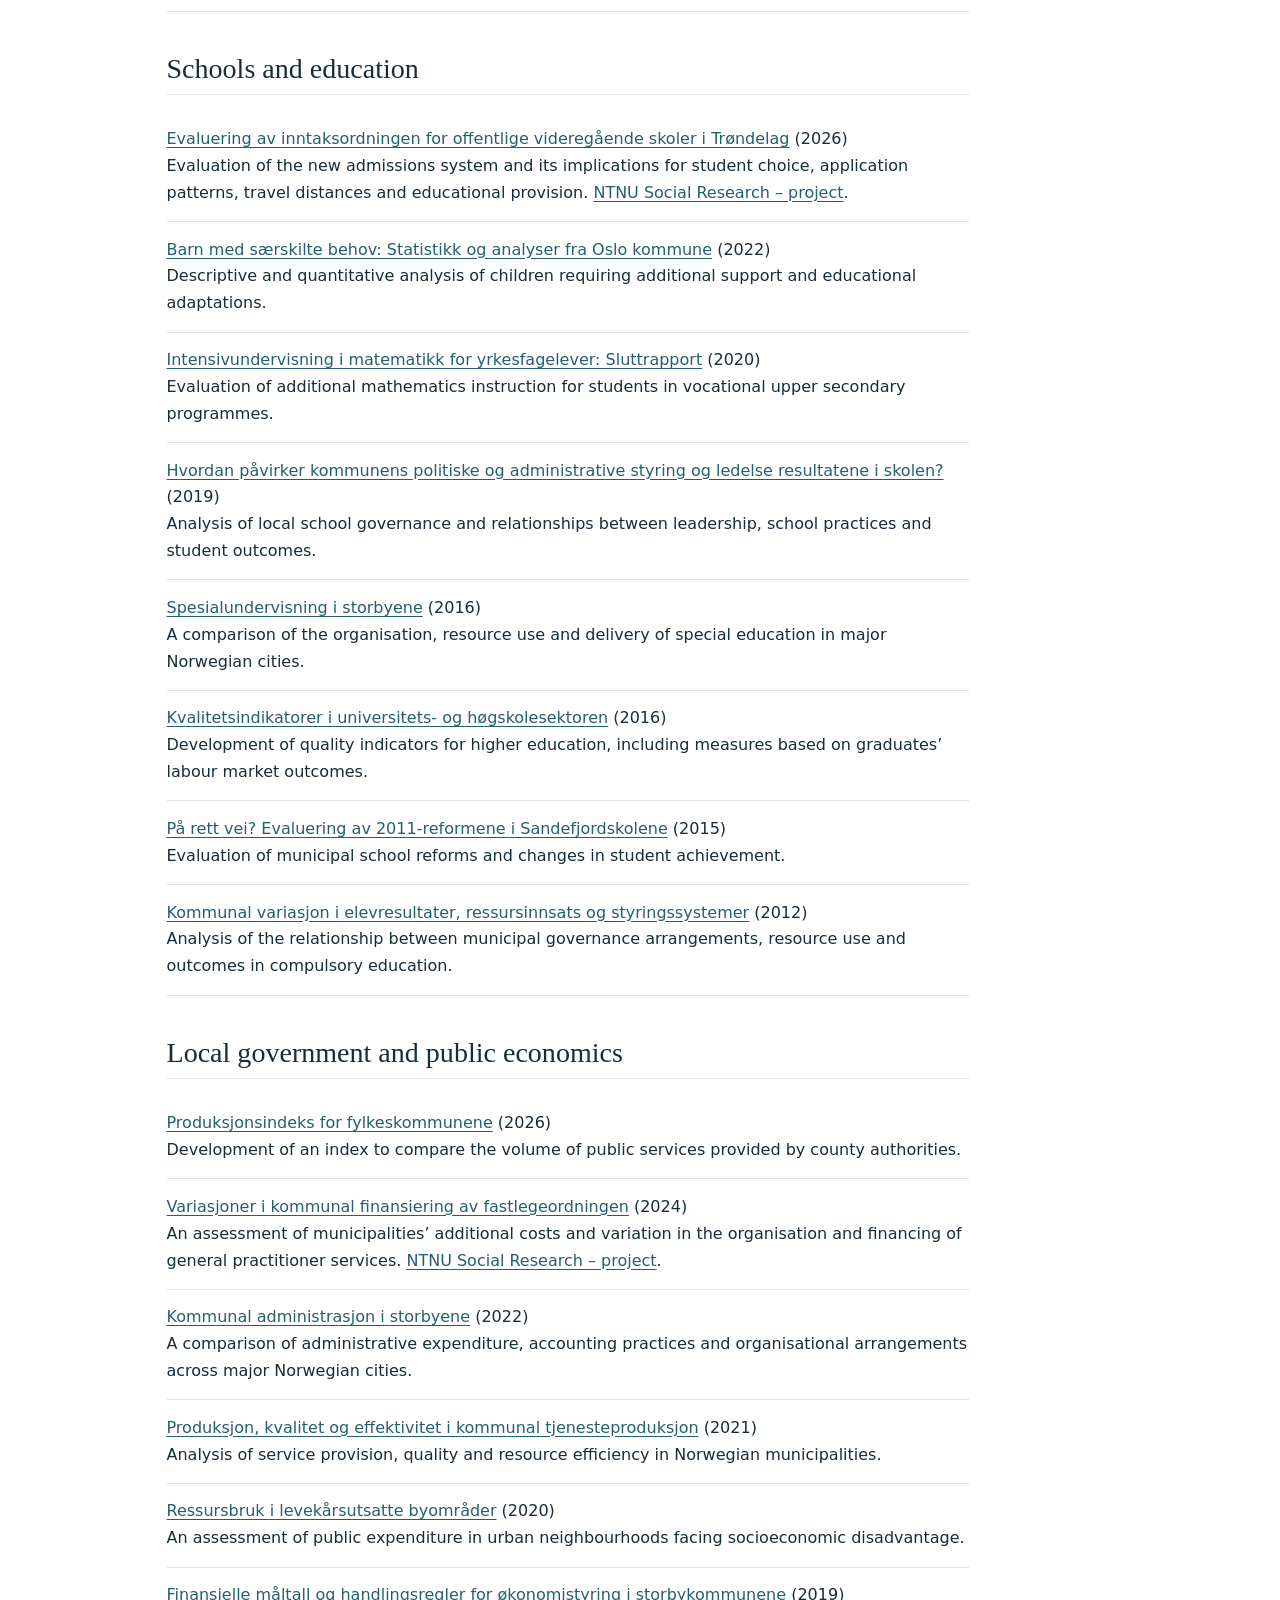
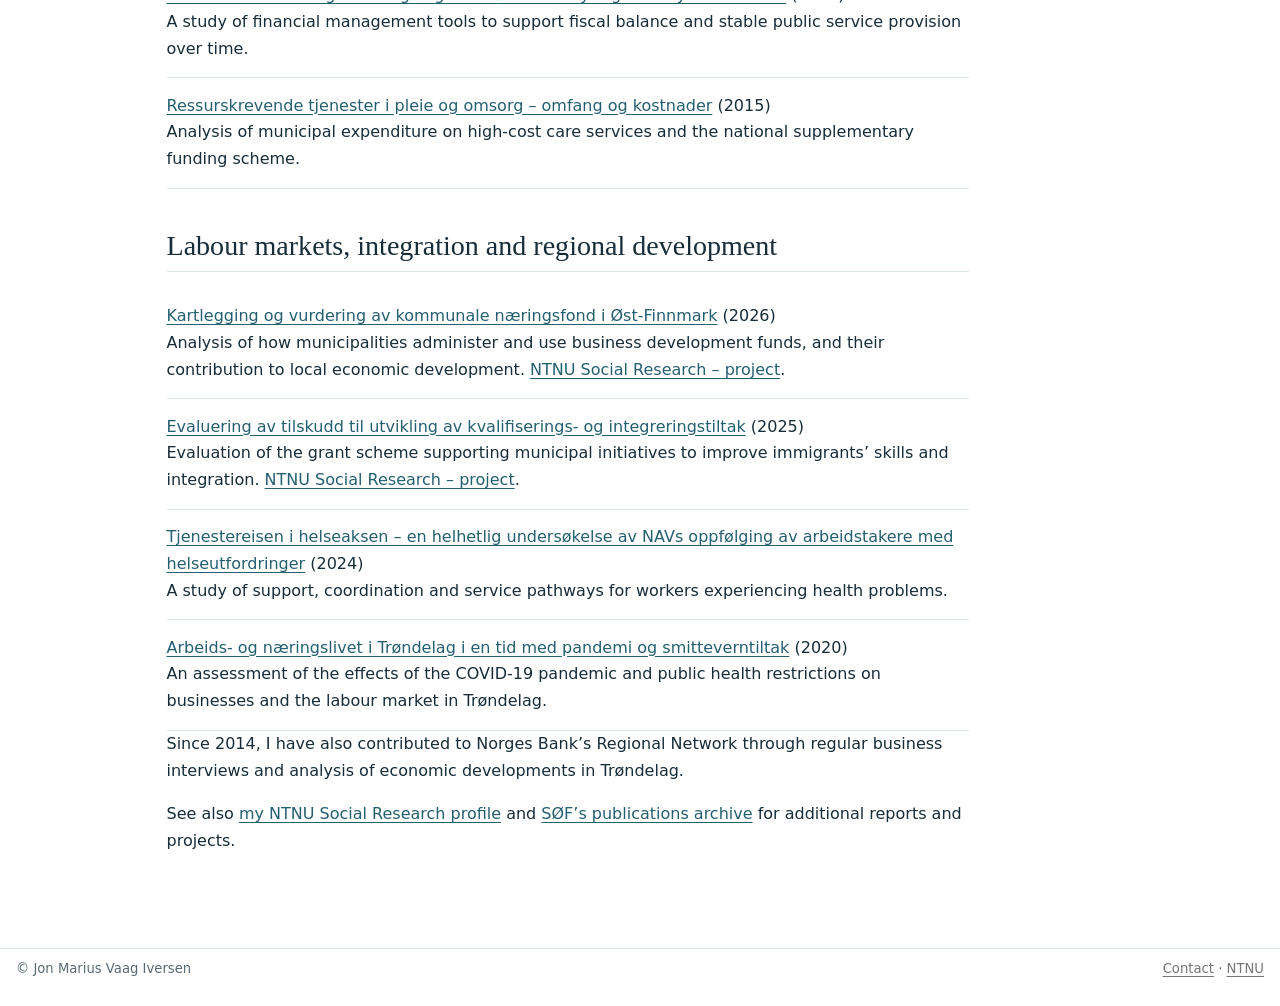
==== commit 1f05838b: "Built site for gh-pages" ====
--- a/applied-research.html
+++ b/applied-research.html
@@ -6,6 +6,7 @@
 
 <meta name="viewport" content="width=device-width, initial-scale=1.0, user-scalable=yes">
 
+<meta name="description" content="Norwegian research reports by Jon Marius Vaag Iversen on school finance and resource allocation, education policy, teacher recruitment and local government.">
 
 <title>Applied research and Norwegian reports – Jon Marius Vaag Iversen</title>
 <style>
@@ -77,6 +78,18 @@
 
 
 <link rel="stylesheet" href="styles.css">
+<meta property="og:title" content="Applied research and Norwegian reports – Jon Marius Vaag Iversen">
+<meta property="og:description" content="Norwegian research reports by Jon Marius Vaag Iversen on school finance and resource allocation, education policy, teacher recruitment and local government.">
+<meta property="og:image" content="https://jonmariusvaagiversen.no/assets/portrait.jpg">
+<meta property="og:site_name" content="Jon Marius Vaag Iversen">
+<meta property="og:image:alt" content="Jon Marius Vaag Iversen">
+<meta property="og:image:height" content="397">
+<meta property="og:image:width" content="397">
+<meta name="twitter:title" content="Applied research and Norwegian reports – Jon Marius Vaag Iversen">
+<meta name="twitter:description" content="Norwegian research reports by Jon Marius Vaag Iversen on school finance and resource allocation, education policy, teacher recruitment and local government.">
+<meta name="twitter:image" content="https://jonmariusvaagiversen.no/assets/portrait.jpg">
+<meta name="twitter:image:alt" content="Jon Marius Vaag Iversen">
+<meta name="twitter:card" content="summary_large_image">
 </head>
 
 <body class="nav-fixed quarto-light"><a id="quarto-skip-link" class="visually-hidden-focusable" href="#quarto-document-content">Skip to main content</a>
@@ -156,6 +169,11 @@
 <h1 class="title">Applied research and Norwegian reports</h1>
 </div>
 
+<div>
+  <div class="description">
+    Norwegian research reports by Jon Marius Vaag Iversen on school finance and resource allocation, education policy, teacher recruitment and local government.
+  </div>
+</div>
 
 
 <div class="quarto-title-meta">
@@ -375,7 +393,7 @@
     }
       var localhostRegex = new RegExp(/^(?:http|https):\/\/localhost\:?[0-9]*\//);
       var mailtoRegex = new RegExp(/^mailto:/);
-        var filterRegex = new RegExp('/' + window.location.host + '/');
+        var filterRegex = new RegExp("https:\/\/jonmariusvaagiversen\.no");
       const newWindowLabel = "(opens in a new tab)";
       const newWindowNoteId = "quarto-ext-newwindow-label";
       // Links reference one hidden label through aria-describedby, so the
